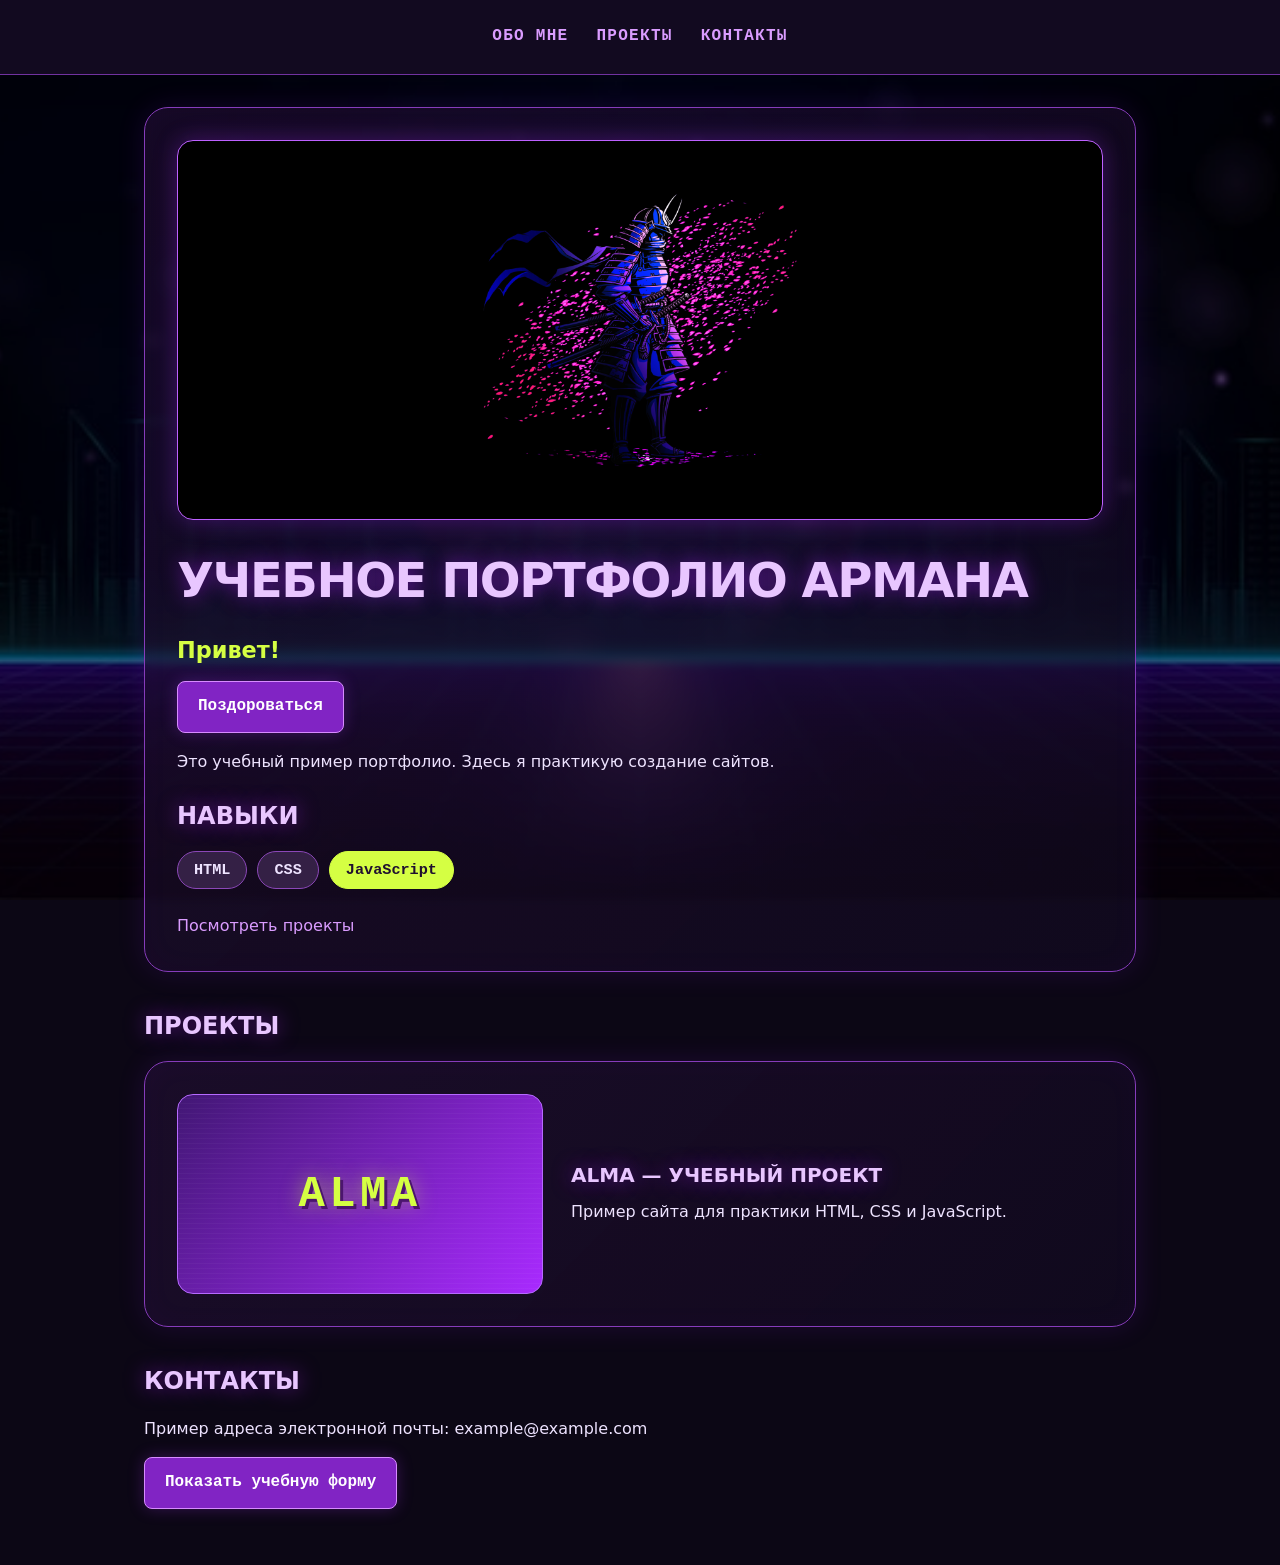
==== index.html @ edc570ba "Учебное портфолио: первая версия сайта Co-Authored-By: Claude Opus 5.5 <noreply@anthropic.com>" ====
<!DOCTYPE html>
<html lang="ru">
<head>
  <meta charset="UTF-8">
  <meta name="viewport" content="width=device-width, initial-scale=1.0">
  <title>Учебное портфолио Армана</title>
  <link rel="stylesheet" href="styles.css">
  <script src="script.js" defer></script>
</head>
<body>
  <video id="video-background" autoplay muted loop playsinline preload="metadata" poster="cyberpunk-background.jpg" aria-hidden="true" tabindex="-1">
    <source src="animated-background.mp4" type="video/mp4">
  </video>
  <canvas id="pixel-background" aria-hidden="true"></canvas>
  <header class="site-header">
    <nav class="navigation" aria-label="Основная навигация">
      <a href="#about">Обо мне</a>
      <a href="#projects">Проекты</a>
      <a href="#contacts">Контакты</a>
    </nav>
  </header>

  <main class="container">
    <section id="about" class="profile">
      <img class="profile-art" src="samurai.png" alt="Самурай в неоновых фиолетовых тонах">
      <h1>Учебное портфолио Армана</h1>
      <p id="greeting">Привет!</p>
      <button id="hello" type="button">Поздороваться</button>
      <p>Это учебный пример портфолио. Здесь я практикую создание сайтов.</p>
      <h2>Навыки</h2>
      <ul class="skills">
        <li class="tag">HTML</li>
        <li class="tag">CSS</li>
        <li class="tag tag-accent">JavaScript</li>
      </ul>
      <a href="#projects">Посмотреть проекты</a>
    </section>

    <section id="projects">
      <h2>Проекты</h2>
      <article class="project-card">
        <div class="project-preview">ALMA</div>
        <div class="project-copy">
          <h3>ALMA — учебный проект</h3>
          <p>Пример сайта для практики HTML, CSS и JavaScript.</p>
        </div>
      </article>
    </section>

    <section id="contacts">
      <h2>Контакты</h2>
      <p>Пример адреса электронной почты: example@example.com</p>
      <button id="contact-button" type="button" aria-controls="contact-form" aria-expanded="false">Показать учебную форму</button>
      <form id="contact-form" autocomplete="off" aria-describedby="contact-note" hidden>
        <p id="contact-note">Это учебная форма: она ничего не отправляет и не сохраняет. Используйте только вымышленные данные.</p>
        <label for="practice-message">Учебное сообщение</label>
        <input id="practice-message" type="text" placeholder="Пример сообщения" autocomplete="off">
      </form>
    </section>
  </main>
</body>
</html>
---- styles.css ----
* {
  box-sizing: border-box;
}

body {
  isolation: isolate;
  margin: 0;
  min-height: 100vh;
  background-color: #0c0715;
  background-image: linear-gradient(#0c07154d, #0c0715a6), url("cyberpunk-background.jpg");
  background-position: center;
  background-size: cover;
  background-repeat: no-repeat;
  background-attachment: fixed;
  color: #eee3ff;
  font-family: system-ui, -apple-system, BlinkMacSystemFont, "Segoe UI", sans-serif;
  line-height: 1.6;
}

#video-background,
#pixel-background {
  position: fixed;
  inset: 0;
  width: 100%;
  height: 100%;
  z-index: -1;
  pointer-events: none;
}

#video-background {
  z-index: -2;
  object-fit: cover;
  filter: brightness(0.45);
}

a {
  color: #da9cff;
  text-decoration: none;
}

a:hover {
  color: #d5ff43;
}

a:focus-visible {
  outline: 3px solid #d5ff43;
  outline-offset: 5px;
  border-radius: 4px;
}

.site-header,
.navigation,
.skills,
.project-card {
  display: flex;
  flex-wrap: wrap;
  gap: 16px;
}

.site-header {
  justify-content: center;
  padding: 24px;
  border-bottom: 1px solid #7132a0;
  background: #120a20;
}

.navigation {
  justify-content: center;
  align-items: center;
  gap: 12px 28px;
}

.navigation a {
  font-weight: 600;
  font-family: "Consolas", "Courier New", monospace;
  text-transform: uppercase;
  letter-spacing: 0.08em;
}

.container {
  max-width: 1040px;
  margin: 0 auto;
  padding: 32px 24px 56px;
}

section + section {
  margin-top: 40px;
}

h1,
h2,
h3 {
  line-height: 1.2;
  font-family: "Arial Black", "Impact", system-ui, sans-serif;
  text-transform: uppercase;
  color: #e8c6ff;
  text-shadow: 0 0 20px #b026ff80;
  overflow-wrap: anywhere;
}

h1 {
  margin: 0 0 24px;
  font-size: clamp(2rem, 5vw, 3rem);
  letter-spacing: -0.03em;
}

h2 {
  margin: 0 0 20px;
  font-size: 1.5rem;
}

h3 {
  margin: 0 0 12px;
  font-size: 1.25rem;
}

.profile,
.project-card {
  padding: 32px;
  border: 1px solid #863cbb;
  border-radius: 24px;
  background: linear-gradient(135deg, #2611398c, #140c2399);
  -webkit-backdrop-filter: blur(4px);
  backdrop-filter: blur(4px);
  box-shadow: 0 0 28px #9b26ff20, inset 0 0 32px #9b26ff08;
}

.profile-art {
  display: block;
  width: 100%;
  height: 380px;
  object-fit: contain;
  object-position: center;
  background: #000000;
  margin-bottom: 32px;
  border: 1px solid #bd61ff;
  border-radius: 16px;
  box-shadow: 0 0 24px #a626ff50;
}

.profile h2 {
  margin-top: 28px;
}

#greeting {
  margin: 0 0 12px;
  color: #d5ff43;
  font-size: 1.4rem;
  font-weight: 600;
}

.skills {
  gap: 10px;
  margin: 0 0 24px;
  padding: 0;
  list-style: none;
}

.tag {
  padding: 6px 16px;
  border-radius: 999px;
  background: #342045;
  border: 1px solid #8b47b8;
  font-family: "Consolas", "Courier New", monospace;
  font-size: 0.95rem;
  font-weight: 600;
}

.tag-accent {
  background: #d5ff43;
  color: #20102f;
  border-color: #d5ff43;
}

.project-card {
  align-items: center;
  gap: 28px;
}

.project-preview {
  display: flex;
  flex: 1 1 240px;
  align-items: center;
  justify-content: center;
  min-width: 0;
  min-height: 200px;
  border-radius: 16px;
  background: repeating-linear-gradient(0deg, transparent 0 4px, #ffffff08 4px 5px), linear-gradient(135deg, #421775, #a92aff);
  color: #d5ff43;
  font-family: "Consolas", "Courier New", monospace;
  text-shadow: 3px 3px #4b156e, 0 0 20px #d5ff4380;
  border: 1px solid #b66aff;
  font-size: 2.75rem;
  font-weight: 800;
  letter-spacing: 0.1em;
}

.project-copy {
  flex: 2 1 280px;
  min-width: 0;
}

.project-copy p {
  margin: 0;
}

#contacts p {
  overflow-wrap: anywhere;
}

button:focus-visible,
input:focus-visible {
  outline: 3px solid #d5ff43;
  outline-offset: 5px;
}

button,
input {
  font: inherit;
  border-radius: 8px;
}

button {
  padding: 12px 20px;
  border: 1px solid #d78bff;
  background: #8124c4;
  color: #ffffff;
  font-family: "Consolas", "Courier New", monospace;
  font-weight: 700;
  cursor: pointer;
  box-shadow: 0 0 16px #ad36ff40;
}

button:hover {
  background: #9d37dc;
  border-color: #d5ff43;
}

#contact-form {
  margin-top: 24px;
}

label {
  display: block;
  margin-bottom: 8px;
  color: #e8c6ff;
}

input {
  width: 100%;
  max-width: 480px;
  padding: 12px 16px;
  border: 1px solid #ad66da;
  background: #170d26;
  color: #eee3ff;
}

input::placeholder {
  color: #b7a2cc;
}
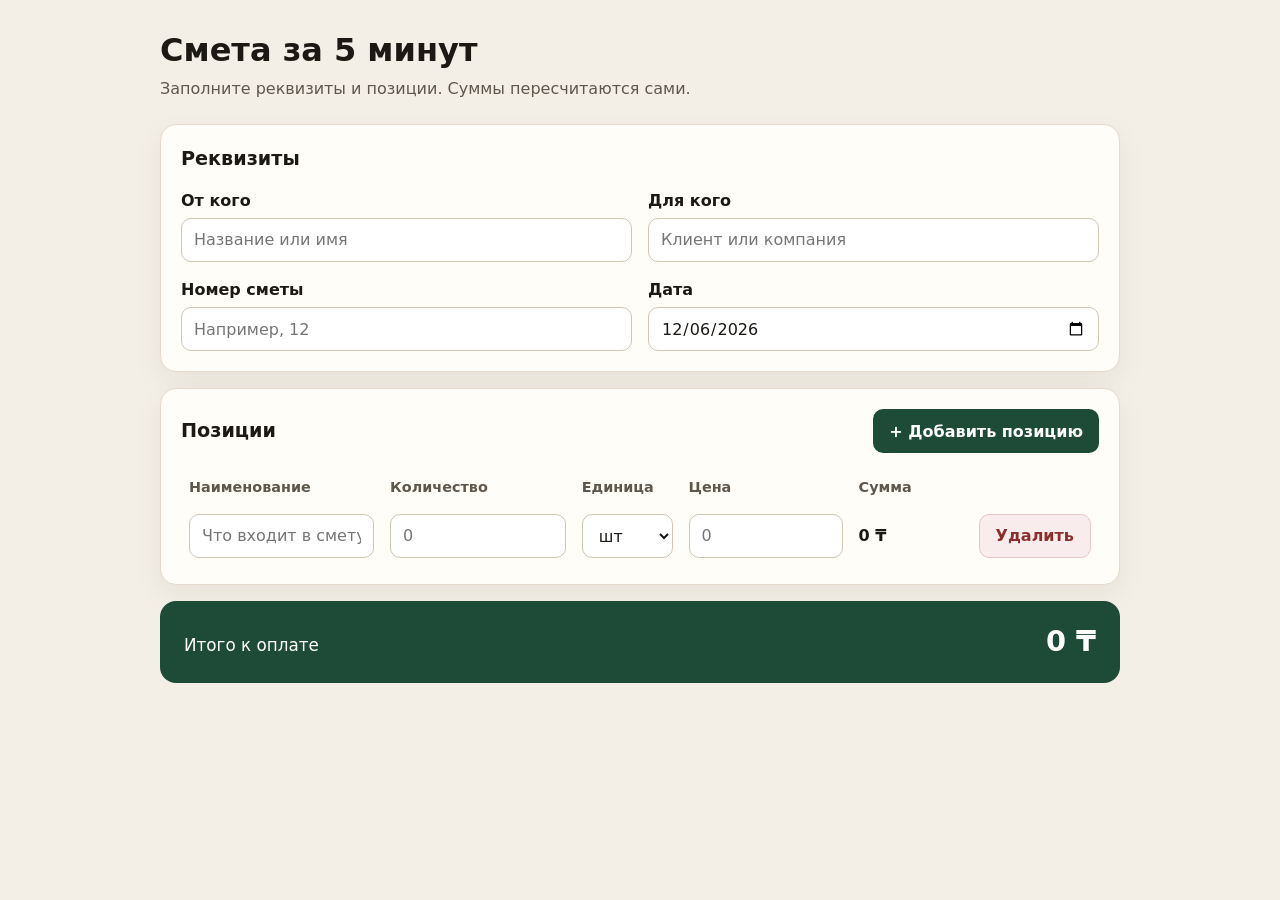
==== commit 4cd3827f: "Функция 1: смета считает сама" ====
--- a/index.html
+++ b/index.html
@@ -1,62 +1,71 @@
 <!DOCTYPE html>
 <html lang="ru">
 <head>
-  <meta charset="UTF-8">
-  <meta name="viewport" content="width=device-width, initial-scale=1.0">
-  <title>Учебное портфолио Армана</title>
+  <meta charset="utf-8">
+  <meta name="viewport" content="width=device-width, initial-scale=1">
+  <title>Смета за 5 минут</title>
   <link rel="stylesheet" href="styles.css">
-  <script src="script.js" defer></script>
 </head>
 <body>
-  <video id="video-background" autoplay muted loop playsinline preload="metadata" poster="cyberpunk-background.jpg" aria-hidden="true" tabindex="-1">
-    <source src="animated-background.mp4" type="video/mp4">
-  </video>
-  <canvas id="pixel-background" aria-hidden="true"></canvas>
-  <header class="site-header">
-    <nav class="navigation" aria-label="Основная навигация">
-      <a href="#about">Обо мне</a>
-      <a href="#projects">Проекты</a>
-      <a href="#contacts">Контакты</a>
-    </nav>
-  </header>
+  <main class="page">
+    <header class="intro">
+      <h1>Смета за 5 минут</h1>
+      <p>Заполните реквизиты и позиции. Суммы пересчитаются сами.</p>
+    </header>
 
-  <main class="container">
-    <section id="about" class="profile">
-      <img class="profile-art" src="samurai.png" alt="Самурай в неоновых фиолетовых тонах">
-      <h1>Учебное портфолио Армана</h1>
-      <p id="greeting">Привет!</p>
-      <button id="hello" type="button">Поздороваться</button>
-      <p>Это учебный пример портфолио. Здесь я практикую создание сайтов.</p>
-      <h2>Навыки</h2>
-      <ul class="skills">
-        <li class="tag">HTML</li>
-        <li class="tag">CSS</li>
-        <li class="tag tag-accent">JavaScript</li>
-      </ul>
-      <a href="#projects">Посмотреть проекты</a>
+    <section class="card" aria-labelledby="details-title">
+      <h2 id="details-title">Реквизиты</h2>
+      <div class="fields">
+        <label class="field" for="from">
+          От кого
+          <input id="from" name="from" type="text" autocomplete="organization" placeholder="Название или имя">
+        </label>
+        <label class="field" for="to">
+          Для кого
+          <input id="to" name="to" type="text" autocomplete="organization" placeholder="Клиент или компания">
+        </label>
+        <label class="field" for="number">
+          Номер сметы
+          <input id="number" name="number" type="text" inputmode="text" placeholder="Например, 12">
+        </label>
+        <label class="field" for="date">
+          Дата
+          <input id="date" name="date" type="date" required>
+        </label>
+      </div>
     </section>
 
-    <section id="projects">
-      <h2>Проекты</h2>
-      <article class="project-card">
-        <div class="project-preview">ALMA</div>
-        <div class="project-copy">
-          <h3>ALMA — учебный проект</h3>
-          <p>Пример сайта для практики HTML, CSS и JavaScript.</p>
-        </div>
-      </article>
+    <section class="card" aria-labelledby="items-title">
+      <div class="section-head">
+        <h2 id="items-title">Позиции</h2>
+        <button type="button" id="add-row" class="button">+ Добавить позицию</button>
+      </div>
+
+      <p id="empty-note" class="empty-note" hidden>Позиций пока нет. Нажмите «Добавить позицию».</p>
+
+      <div class="table-wrap">
+        <table>
+          <caption class="visually-hidden">Позиции сметы</caption>
+          <thead>
+            <tr>
+              <th scope="col">Наименование</th>
+              <th scope="col">Количество</th>
+              <th scope="col">Единица</th>
+              <th scope="col">Цена</th>
+              <th scope="col">Сумма</th>
+              <th scope="col"><span class="visually-hidden">Действие</span></th>
+            </tr>
+          </thead>
+          <tbody id="rows"></tbody>
+        </table>
+      </div>
     </section>
 
-    <section id="contacts">
-      <h2>Контакты</h2>
-      <p>Пример адреса электронной почты: example@example.com</p>
-      <button id="contact-button" type="button" aria-controls="contact-form" aria-expanded="false">Показать учебную форму</button>
-      <form id="contact-form" autocomplete="off" aria-describedby="contact-note" hidden>
-        <p id="contact-note">Это учебная форма: она ничего не отправляет и не сохраняет. Используйте только вымышленные данные.</p>
-        <label for="practice-message">Учебное сообщение</label>
-        <input id="practice-message" type="text" placeholder="Пример сообщения" autocomplete="off">
-      </form>
+    <section class="total" aria-live="polite" aria-atomic="true">
+      <p class="total-label">Итого к оплате</p>
+      <p class="total-value" id="grand-total">0 ₸</p>
     </section>
   </main>
+  <script src="script.js"></script>
 </body>
 </html>
--- a/styles.css
+++ b/styles.css
@@ -1,260 +1,298 @@
+:root {
+  --bg: #f3efe6;
+  --paper: #fffdf8;
+  --ink: #1c1915;
+  --muted: #5e574c;
+  --line: #e3dacb;
+  --accent: #1e4a38;
+  --accent-ink: #ffffff;
+  --danger: #8d2e2e;
+  --danger-bg: #f8ecec;
+  --shadow: 0 10px 30px rgba(48, 36, 18, 0.06);
+  --radius: 16px;
+}
+
 * {
   box-sizing: border-box;
 }
 
 body {
-  isolation: isolate;
   margin: 0;
   min-height: 100vh;
-  background-color: #0c0715;
-  background-image: linear-gradient(#0c07154d, #0c0715a6), url("cyberpunk-background.jpg");
-  background-position: center;
-  background-size: cover;
-  background-repeat: no-repeat;
-  background-attachment: fixed;
-  color: #eee3ff;
-  font-family: system-ui, -apple-system, BlinkMacSystemFont, "Segoe UI", sans-serif;
-  line-height: 1.6;
-}
-
-#video-background,
-#pixel-background {
-  position: fixed;
-  inset: 0;
+  color: var(--ink);
+  background: var(--bg);
+  font-family: "Segoe UI", system-ui, sans-serif;
+  font-size: 16px;
+  line-height: 1.45;
+}
+
+.page {
+  width: min(960px, calc(100% - 32px));
+  margin: 0 auto;
+  padding: 32px 0 48px;
+}
+
+.intro h1 {
+  margin: 0 0 8px;
+  font-size: 2rem;
+  line-height: 1.15;
+}
+
+.intro p {
+  margin: 0 0 24px;
+  color: var(--muted);
+}
+
+.card {
+  margin-bottom: 16px;
+  padding: 20px;
+  background: var(--paper);
+  border: 1px solid var(--line);
+  border-radius: var(--radius);
+  box-shadow: var(--shadow);
+}
+
+h2 {
+  margin: 0;
+  font-size: 1.2rem;
+}
+
+.section-head {
+  display: flex;
+  align-items: center;
+  justify-content: space-between;
+  gap: 12px;
+  margin-bottom: 16px;
+}
+
+.fields {
+  display: grid;
+  grid-template-columns: 1fr 1fr;
+  gap: 16px;
+  margin-top: 16px;
+}
+
+.field {
+  display: flex;
+  flex-direction: column;
+  gap: 6px;
+  font-weight: 600;
+}
+
+input,
+select,
+button {
+  font: inherit;
+  color: inherit;
+}
+
+input,
+select {
   width: 100%;
-  height: 100%;
-  z-index: -1;
-  pointer-events: none;
-}
-
-#video-background {
-  z-index: -2;
-  object-fit: cover;
-  filter: brightness(0.45);
-}
-
-a {
-  color: #da9cff;
-  text-decoration: none;
-}
-
-a:hover {
-  color: #d5ff43;
-}
-
-a:focus-visible {
-  outline: 3px solid #d5ff43;
-  outline-offset: 5px;
-  border-radius: 4px;
-}
-
-.site-header,
-.navigation,
-.skills,
-.project-card {
+  min-height: 44px;
+  font-weight: 400;
+  padding: 8px 12px;
+  background: #fff;
+  border: 1px solid #cfc6b6;
+  border-radius: 10px;
+}
+
+input:focus,
+select:focus,
+button:focus-visible {
+  outline: 3px solid #1e4a38;
+  outline-offset: 2px;
+}
+
+.button,
+.delete {
+  min-height: 44px;
+  padding: 8px 16px;
+  border-radius: 10px;
+  cursor: pointer;
+}
+
+.button {
+  border: 0;
+  background: var(--accent);
+  color: var(--accent-ink);
+  font-weight: 600;
+}
+
+.button:hover {
+  background: #16392b;
+}
+
+.empty-note {
+  margin: 0;
+  color: var(--muted);
+}
+
+.table-wrap {
+  overflow-x: auto;
+}
+
+table {
+  width: 100%;
+  border-collapse: collapse;
+}
+
+th {
+  padding: 8px 8px 10px;
+  text-align: left;
+  font-size: 0.9rem;
+  color: var(--muted);
+  font-weight: 600;
+}
+
+td {
+  padding: 6px 8px;
+  vertical-align: middle;
+}
+
+td input,
+td select {
+  min-width: 0;
+}
+
+.line-sum {
+  min-width: 7.5rem;
+  font-variant-numeric: tabular-nums;
+  font-weight: 600;
+  white-space: nowrap;
+}
+
+.delete {
+  border: 1px solid #e4c8c8;
+  background: var(--danger-bg);
+  color: var(--danger);
+  font-weight: 600;
+}
+
+.delete:hover {
+  background: #f3dddd;
+}
+
+.total {
   display: flex;
-  flex-wrap: wrap;
+  align-items: baseline;
+  justify-content: space-between;
   gap: 16px;
-}
-
-.site-header {
-  justify-content: center;
-  padding: 24px;
-  border-bottom: 1px solid #7132a0;
-  background: #120a20;
-}
-
-.navigation {
-  justify-content: center;
-  align-items: center;
-  gap: 12px 28px;
-}
-
-.navigation a {
-  font-weight: 600;
-  font-family: "Consolas", "Courier New", monospace;
-  text-transform: uppercase;
-  letter-spacing: 0.08em;
-}
-
-.container {
-  max-width: 1040px;
-  margin: 0 auto;
-  padding: 32px 24px 56px;
-}
-
-section + section {
-  margin-top: 40px;
-}
-
-h1,
-h2,
-h3 {
-  line-height: 1.2;
-  font-family: "Arial Black", "Impact", system-ui, sans-serif;
-  text-transform: uppercase;
-  color: #e8c6ff;
-  text-shadow: 0 0 20px #b026ff80;
-  overflow-wrap: anywhere;
-}
-
-h1 {
-  margin: 0 0 24px;
-  font-size: clamp(2rem, 5vw, 3rem);
-  letter-spacing: -0.03em;
-}
-
-h2 {
-  margin: 0 0 20px;
-  font-size: 1.5rem;
-}
-
-h3 {
-  margin: 0 0 12px;
-  font-size: 1.25rem;
-}
-
-.profile,
-.project-card {
-  padding: 32px;
-  border: 1px solid #863cbb;
-  border-radius: 24px;
-  background: linear-gradient(135deg, #2611398c, #140c2399);
-  -webkit-backdrop-filter: blur(4px);
-  backdrop-filter: blur(4px);
-  box-shadow: 0 0 28px #9b26ff20, inset 0 0 32px #9b26ff08;
-}
-
-.profile-art {
-  display: block;
-  width: 100%;
-  height: 380px;
-  object-fit: contain;
-  object-position: center;
-  background: #000000;
-  margin-bottom: 32px;
-  border: 1px solid #bd61ff;
-  border-radius: 16px;
-  box-shadow: 0 0 24px #a626ff50;
-}
-
-.profile h2 {
-  margin-top: 28px;
-}
-
-#greeting {
-  margin: 0 0 12px;
-  color: #d5ff43;
-  font-size: 1.4rem;
-  font-weight: 600;
-}
-
-.skills {
-  gap: 10px;
-  margin: 0 0 24px;
+  padding: 20px 24px;
+  background: var(--accent);
+  color: var(--accent-ink);
+  border-radius: var(--radius);
+}
+
+.total-label,
+.total-value {
+  margin: 0;
+}
+
+.total-label {
+  font-size: 1.05rem;
+}
+
+.total-value {
+  font-size: 1.8rem;
+  font-weight: 700;
+  font-variant-numeric: tabular-nums;
+}
+
+.visually-hidden {
+  position: absolute;
+  width: 1px;
+  height: 1px;
   padding: 0;
-  list-style: none;
-}
-
-.tag {
-  padding: 6px 16px;
-  border-radius: 999px;
-  background: #342045;
-  border: 1px solid #8b47b8;
-  font-family: "Consolas", "Courier New", monospace;
-  font-size: 0.95rem;
-  font-weight: 600;
-}
-
-.tag-accent {
-  background: #d5ff43;
-  color: #20102f;
-  border-color: #d5ff43;
-}
-
-.project-card {
-  align-items: center;
-  gap: 28px;
-}
-
-.project-preview {
-  display: flex;
-  flex: 1 1 240px;
-  align-items: center;
-  justify-content: center;
-  min-width: 0;
-  min-height: 200px;
-  border-radius: 16px;
-  background: repeating-linear-gradient(0deg, transparent 0 4px, #ffffff08 4px 5px), linear-gradient(135deg, #421775, #a92aff);
-  color: #d5ff43;
-  font-family: "Consolas", "Courier New", monospace;
-  text-shadow: 3px 3px #4b156e, 0 0 20px #d5ff4380;
-  border: 1px solid #b66aff;
-  font-size: 2.75rem;
-  font-weight: 800;
-  letter-spacing: 0.1em;
-}
-
-.project-copy {
-  flex: 2 1 280px;
-  min-width: 0;
-}
-
-.project-copy p {
-  margin: 0;
-}
-
-#contacts p {
-  overflow-wrap: anywhere;
-}
-
-button:focus-visible,
-input:focus-visible {
-  outline: 3px solid #d5ff43;
-  outline-offset: 5px;
-}
-
-button,
-input {
-  font: inherit;
-  border-radius: 8px;
-}
-
-button {
-  padding: 12px 20px;
-  border: 1px solid #d78bff;
-  background: #8124c4;
-  color: #ffffff;
-  font-family: "Consolas", "Courier New", monospace;
-  font-weight: 700;
-  cursor: pointer;
-  box-shadow: 0 0 16px #ad36ff40;
-}
-
-button:hover {
-  background: #9d37dc;
-  border-color: #d5ff43;
-}
-
-#contact-form {
-  margin-top: 24px;
-}
-
-label {
-  display: block;
-  margin-bottom: 8px;
-  color: #e8c6ff;
-}
-
-input {
-  width: 100%;
-  max-width: 480px;
-  padding: 12px 16px;
-  border: 1px solid #ad66da;
-  background: #170d26;
-  color: #eee3ff;
-}
-
-input::placeholder {
-  color: #b7a2cc;
-}
+  margin: -1px;
+  overflow: hidden;
+  clip: rect(0, 0, 0, 0);
+  white-space: nowrap;
+  border: 0;
+}
+
+@media (max-width: 640px) {
+  .page {
+    width: min(100% - 20px, 960px);
+    padding-top: 20px;
+  }
+
+  .intro h1 {
+    font-size: 1.6rem;
+  }
+
+  .fields,
+  .section-head {
+    grid-template-columns: 1fr;
+    display: grid;
+  }
+
+  .section-head .button {
+    width: 100%;
+  }
+
+  .table-wrap {
+    overflow: visible;
+  }
+
+  table,
+  tbody,
+  tr,
+  td {
+    display: block;
+    width: 100%;
+  }
+
+  thead {
+    position: absolute;
+    width: 1px;
+    height: 1px;
+    overflow: hidden;
+    clip: rect(0, 0, 0, 0);
+  }
+
+  tbody tr {
+    margin-bottom: 12px;
+    padding: 12px;
+    border: 1px solid var(--line);
+    border-radius: 14px;
+    background: #fff;
+  }
+
+  td {
+    display: grid;
+    grid-template-columns: 7.5rem minmax(0, 1fr);
+    align-items: center;
+    gap: 8px;
+    padding: 6px 0;
+  }
+
+  td::before {
+    content: attr(data-label);
+    color: var(--muted);
+    font-size: 0.9rem;
+    font-weight: 600;
+  }
+
+  .line-sum {
+    min-height: 44px;
+  }
+
+  td:last-child {
+    grid-template-columns: 1fr;
+  }
+
+  td:last-child::before {
+    content: none;
+  }
+
+  .delete {
+    width: 100%;
+  }
+
+  .total {
+    align-items: flex-start;
+    flex-direction: column;
+    gap: 4px;
+  }
+}
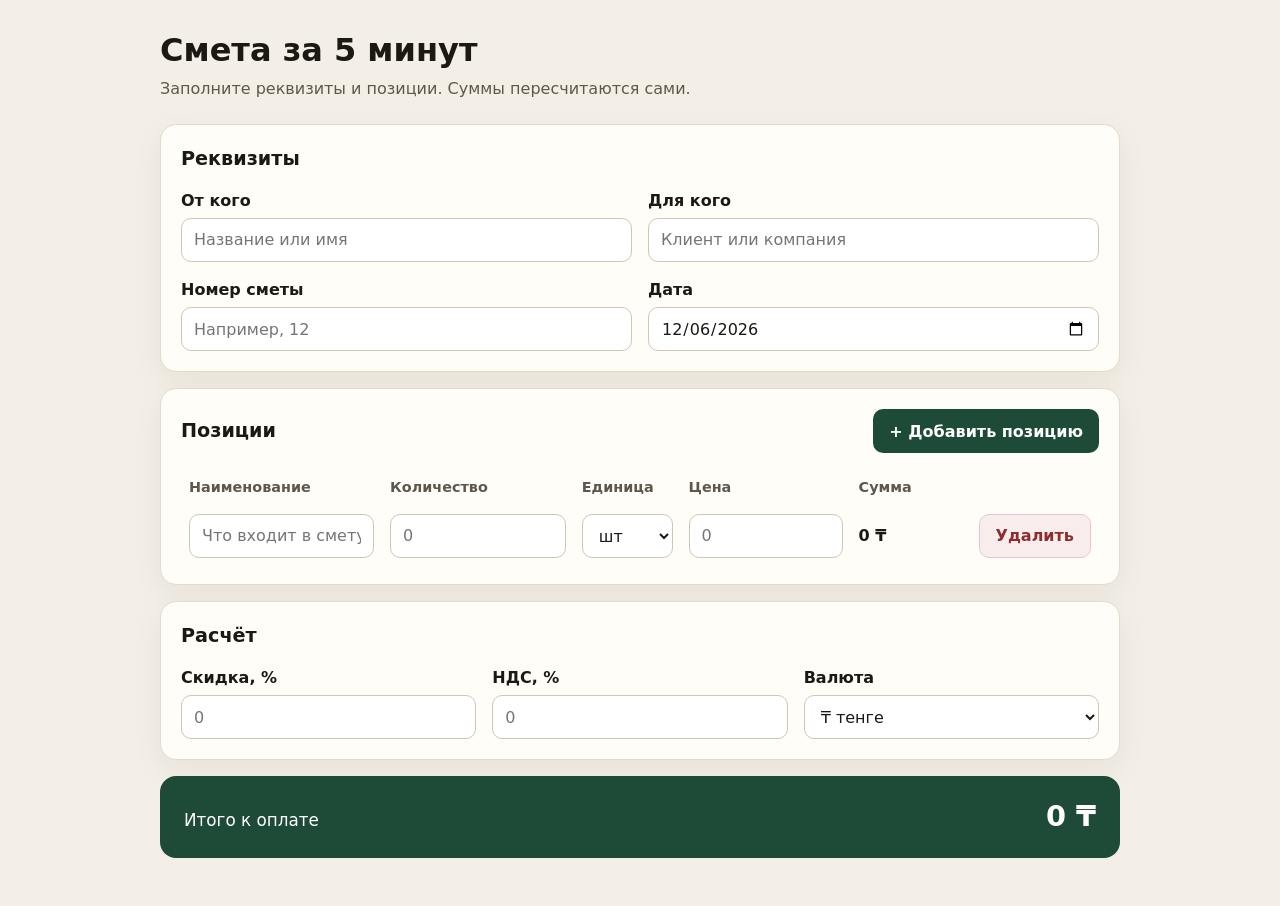
==== commit ac1dee00: "Функция 2: скидка, НДС и валюта (без строки «Сумма со скидкой»)" ====
--- a/index.html
+++ b/index.html
@@ -61,9 +61,35 @@
       </div>
     </section>
 
-    <section class="total" aria-live="polite" aria-atomic="true">
-      <p class="total-label">Итого к оплате</p>
-      <p class="total-value" id="grand-total">0 ₸</p>
+    <section class="card" aria-labelledby="calc-title">
+      <h2 id="calc-title">Расчёт</h2>
+      <div class="fields fields-calc">
+        <label class="field" for="discount">
+          Скидка, %
+          <input id="discount" name="discount" type="text" inputmode="decimal" autocomplete="off" placeholder="0">
+        </label>
+        <label class="field" for="vat">
+          НДС, %
+          <input id="vat" name="vat" type="text" inputmode="decimal" autocomplete="off" placeholder="0">
+        </label>
+        <label class="field" for="currency">
+          Валюта
+          <select id="currency" name="currency">
+            <option value="₸" selected>₸ тенге</option>
+            <option value="₽">₽ рубль</option>
+            <option value="$">$ доллар</option>
+            <option value="€">€ евро</option>
+          </select>
+        </label>
+      </div>
+    </section>
+
+    <section class="result" aria-live="polite" aria-atomic="true">
+      <div id="breakdown" class="breakdown" hidden></div>
+      <div class="total">
+        <p class="total-label">Итого к оплате</p>
+        <p class="total-value" id="grand-total">0 ₸</p>
+      </div>
     </section>
   </main>
   <script src="script.js"></script>
--- a/styles.css
+++ b/styles.css
@@ -173,6 +173,43 @@
   background: #f3dddd;
 }
 
+.fields-calc {
+  grid-template-columns: 1fr 1fr 1fr;
+}
+
+.result {
+  display: flex;
+  flex-direction: column;
+  gap: 12px;
+}
+
+.breakdown {
+  margin: 0;
+  padding: 4px 20px;
+  background: var(--paper);
+  border: 1px solid var(--line);
+  border-radius: var(--radius);
+  box-shadow: var(--shadow);
+}
+
+.breakdown-row {
+  display: flex;
+  align-items: center;
+  justify-content: space-between;
+  gap: 16px;
+  min-height: 44px;
+}
+
+.breakdown-row + .breakdown-row {
+  border-top: 1px solid var(--line);
+}
+
+.breakdown-value {
+  font-variant-numeric: tabular-nums;
+  font-weight: 600;
+  white-space: nowrap;
+}
+
 .total {
   display: flex;
   align-items: baseline;
@@ -222,6 +259,7 @@
   }
 
   .fields,
+  .fields-calc,
   .section-head {
     grid-template-columns: 1fr;
     display: grid;
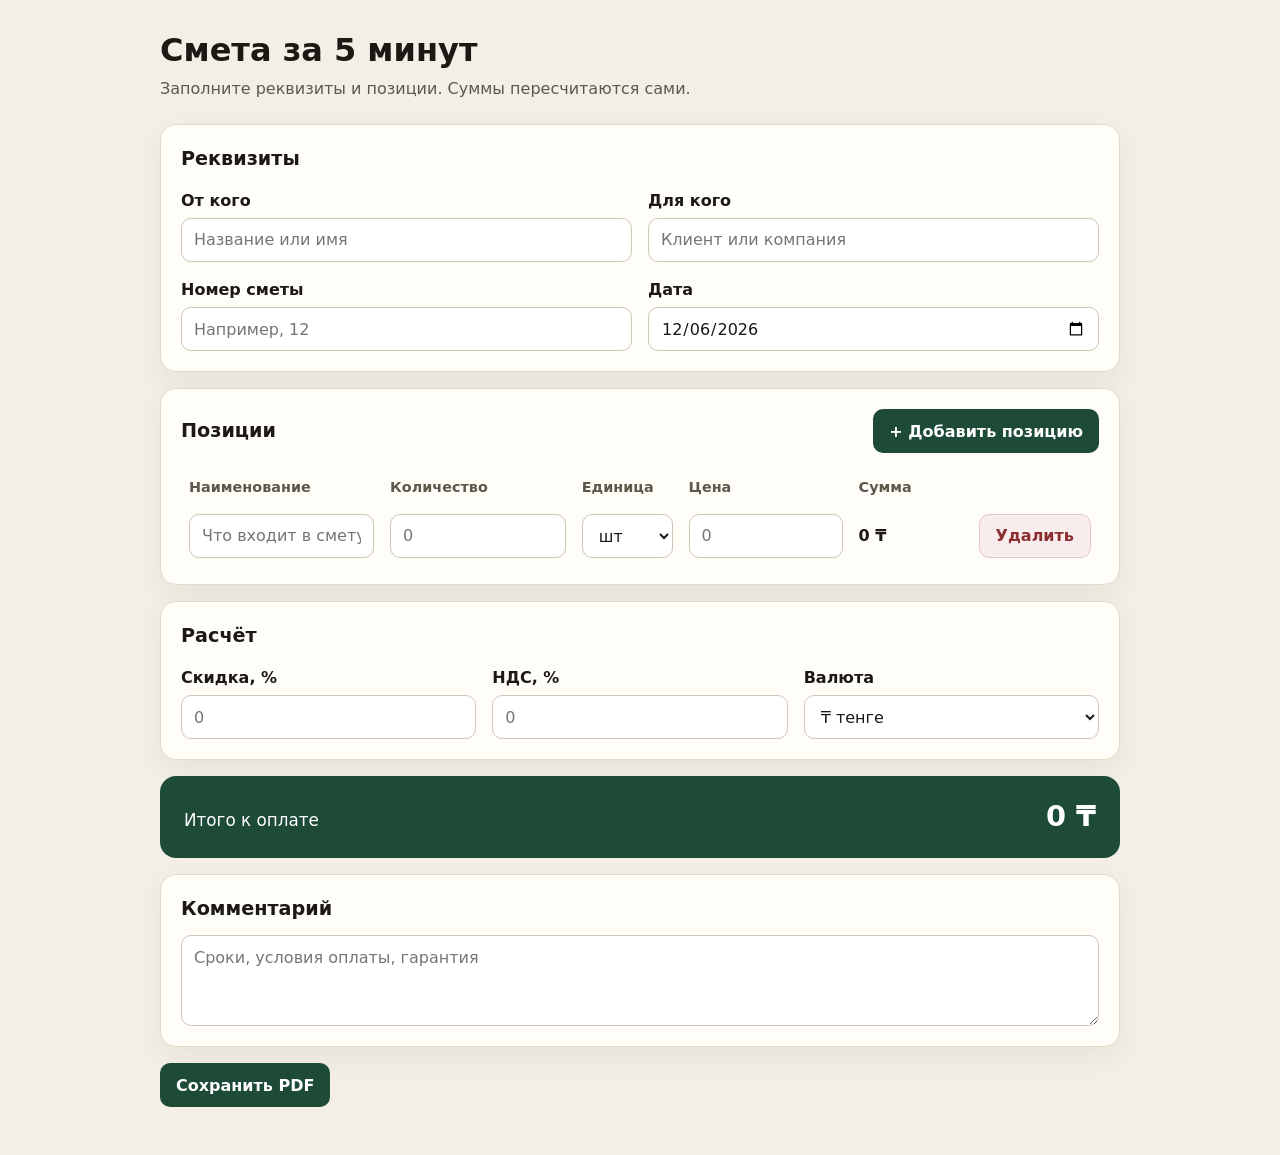
==== commit 315c6de6: "Функция 3: PDF для клиента и строка «Сумма со скидкой» Co-Authored-By: Claude Opus 5.5 <noreply@anth" ====
--- a/index.html
+++ b/index.html
@@ -91,6 +91,24 @@
         <p class="total-value" id="grand-total">0 ₸</p>
       </div>
     </section>
+
+    <section class="card comment-card" id="comment-card" aria-labelledby="comment-title">
+      <h2 id="comment-title">Комментарий</h2>
+      <label class="field comment-field" for="comment">
+        <span class="visually-hidden">Комментарий к смете</span>
+        <textarea id="comment" name="comment" rows="3" placeholder="Сроки, условия оплаты, гарантия"></textarea>
+      </label>
+      <p id="comment-print" class="print-only comment-print"></p>
+    </section>
+
+    <div class="signature print-only">
+      <span>Подпись: ____________________</span>
+      <span>Дата: ____________________</span>
+    </div>
+
+    <div class="actions">
+      <button type="button" id="save-pdf" class="button">Сохранить PDF</button>
+    </div>
   </main>
   <script src="script.js"></script>
 </body>
--- a/styles.css
+++ b/styles.css
@@ -236,6 +236,43 @@
   font-variant-numeric: tabular-nums;
 }
 
+textarea {
+  width: 100%;
+  min-height: 88px;
+  padding: 10px 12px;
+  font: inherit;
+  font-weight: 400;
+  color: inherit;
+  background: #fff;
+  border: 1px solid #cfc6b6;
+  border-radius: 10px;
+  resize: vertical;
+}
+
+textarea:focus {
+  outline: 3px solid #1e4a38;
+  outline-offset: 2px;
+}
+
+.comment-card {
+  margin-top: 16px;
+}
+
+.comment-field {
+  margin-top: 12px;
+}
+
+.actions {
+  display: flex;
+  flex-wrap: wrap;
+  gap: 12px;
+  margin-top: 16px;
+}
+
+.print-only {
+  display: none;
+}
+
 .visually-hidden {
   position: absolute;
   width: 1px;
@@ -334,3 +371,122 @@
     gap: 4px;
   }
 }
+
+@media print {
+  @page {
+    size: A4;
+    margin: 15mm;
+  }
+
+  body {
+    background: #fff;
+    font-size: 12pt;
+  }
+
+  .page {
+    width: 100%;
+    padding: 0;
+  }
+
+  .intro p,
+  .actions,
+  #add-row,
+  .empty-note,
+  .delete,
+  th:last-child,
+  td:last-child,
+  .comment-field,
+  .comment-card.is-empty,
+  section[aria-labelledby="calc-title"] {
+    display: none !important;
+  }
+
+  .print-only {
+    display: block;
+  }
+
+  .card,
+  .breakdown {
+    background: #fff;
+    box-shadow: none;
+    border: 0;
+    border-radius: 0;
+    padding: 0;
+    margin-bottom: 12pt;
+  }
+
+  .fields,
+  .fields-calc {
+    grid-template-columns: 1fr 1fr;
+    gap: 6pt 16pt;
+    margin-top: 6pt;
+  }
+
+  input,
+  select {
+    min-height: 0;
+    padding: 0;
+    border: 0;
+    background: transparent;
+    -webkit-appearance: none;
+    appearance: none;
+  }
+
+  input::placeholder {
+    color: transparent;
+  }
+
+  input:focus,
+  select:focus {
+    outline: none;
+  }
+
+  input[type="date"]::-webkit-calendar-picker-indicator {
+    display: none;
+  }
+
+  table {
+    border: 1px solid #999;
+  }
+
+  th,
+  td {
+    border: 1px solid #999;
+    padding: 4pt 6pt;
+  }
+
+  .breakdown-row {
+    min-height: 0;
+    padding: 3pt 0;
+  }
+
+  .total {
+    color: #000;
+    background: #fff;
+    border: 2px solid #000;
+    border-radius: 0;
+    padding: 8pt 10pt;
+  }
+
+  .total-value {
+    font-size: 16pt;
+  }
+
+  .comment-print {
+    margin: 6pt 0 0;
+    white-space: pre-wrap;
+  }
+
+  .signature {
+    display: flex;
+    justify-content: space-between;
+    gap: 24pt;
+    margin-top: 32pt;
+  }
+
+  .result,
+  .card,
+  tr {
+    break-inside: avoid;
+  }
+}
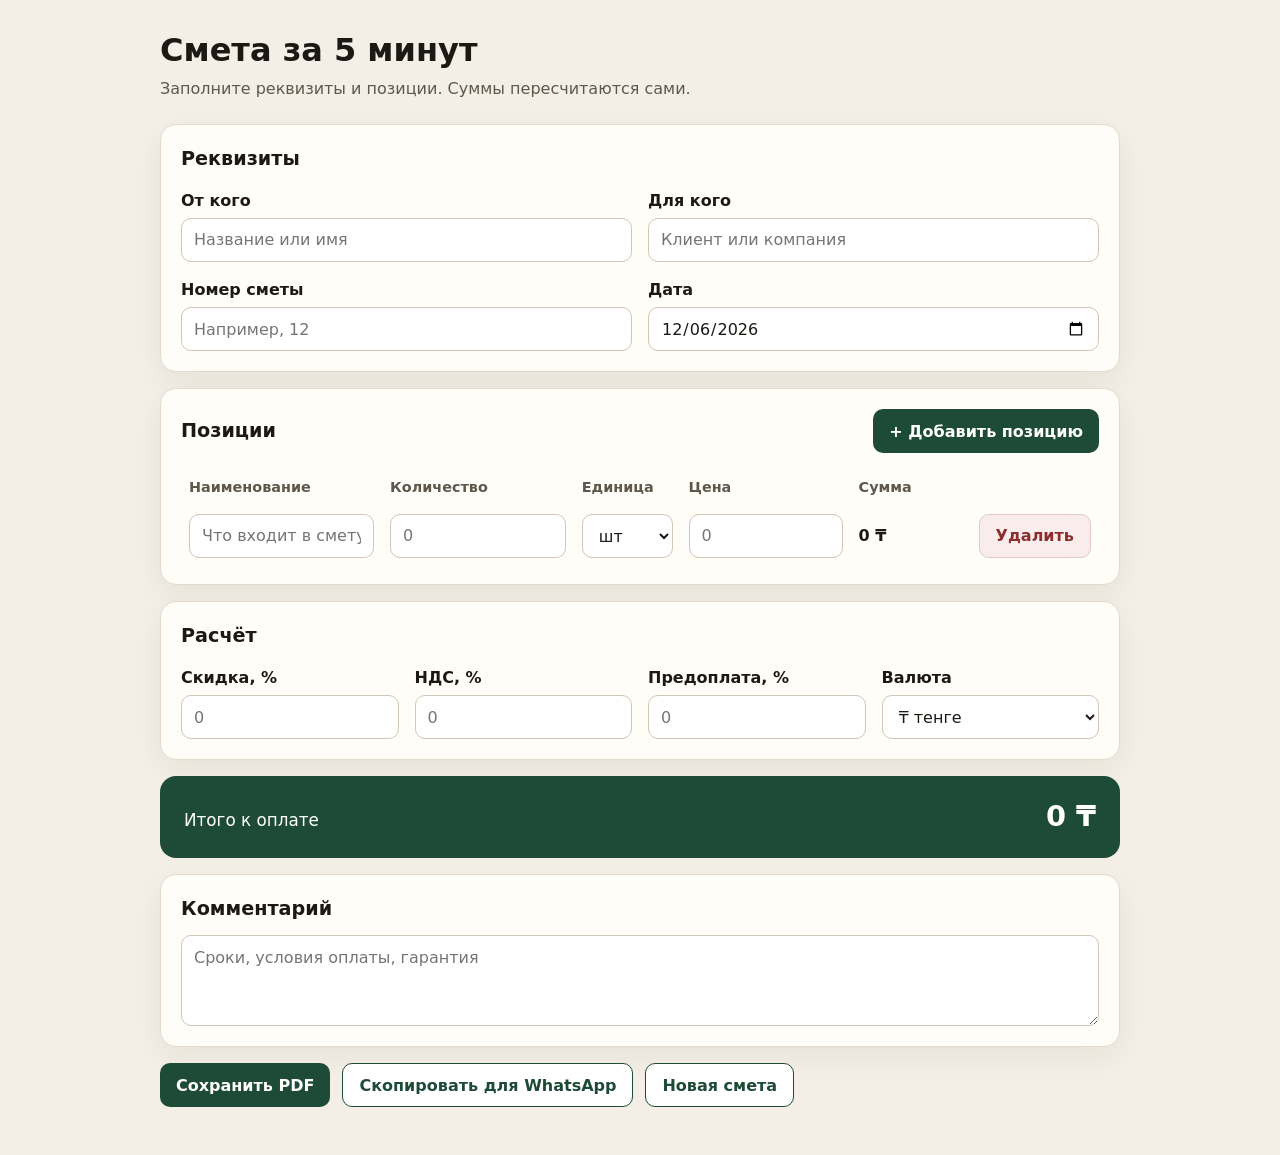
==== commit 6c5b0cd1: "Своя функция: предоплата и остаток к оплате Co-Authored-By: Claude Opus 5.5 <noreply@anthropic.com> " ====
--- a/index.html
+++ b/index.html
@@ -72,6 +72,10 @@
           НДС, %
           <input id="vat" name="vat" type="text" inputmode="decimal" autocomplete="off" placeholder="0">
         </label>
+        <label class="field" for="prepay">
+          Предоплата, %
+          <input id="prepay" name="prepay" type="text" inputmode="decimal" autocomplete="off" placeholder="0">
+        </label>
         <label class="field" for="currency">
           Валюта
           <select id="currency" name="currency">
@@ -89,6 +93,16 @@
       <div class="total">
         <p class="total-label">Итого к оплате</p>
         <p class="total-value" id="grand-total">0 ₸</p>
+      </div>
+      <div id="payment" class="payment" hidden>
+        <div class="breakdown-row">
+          <span id="prepay-label">Предоплата</span>
+          <span class="breakdown-value" id="prepay-amount">0 ₸</span>
+        </div>
+        <div class="breakdown-row">
+          <span>Остаток к оплате</span>
+          <span class="breakdown-value" id="rest-amount">0 ₸</span>
+        </div>
       </div>
     </section>
 
@@ -108,6 +122,16 @@
 
     <div class="actions">
       <button type="button" id="save-pdf" class="button">Сохранить PDF</button>
+      <button type="button" id="copy-whatsapp" class="button button-secondary">Скопировать для WhatsApp</button>
+      <button type="button" id="new-estimate" class="button button-secondary">Новая смета</button>
+      <span id="copy-status" class="copy-status" role="status" aria-live="polite"></span>
+    </div>
+
+    <div id="copy-fallback" class="card copy-fallback" hidden>
+      <label class="field" for="copy-text">
+        Скопируйте текст вручную (Ctrl + C)
+        <textarea id="copy-text" rows="10" readonly></textarea>
+      </label>
     </div>
   </main>
   <script src="script.js"></script>
--- a/styles.css
+++ b/styles.css
@@ -174,7 +174,15 @@
 }
 
 .fields-calc {
-  grid-template-columns: 1fr 1fr 1fr;
+  grid-template-columns: 1fr 1fr 1fr 1fr;
+}
+
+.payment {
+  padding: 4px 20px;
+  background: var(--paper);
+  border: 1px solid var(--line);
+  border-radius: var(--radius);
+  box-shadow: var(--shadow);
 }
 
 .result {
@@ -273,6 +281,26 @@
   display: none;
 }
 
+.button-secondary {
+  background: #fff;
+  color: var(--accent);
+  border: 1px solid var(--accent);
+}
+
+.button-secondary:hover {
+  background: #eef3ef;
+}
+
+.copy-status {
+  align-self: center;
+  color: var(--accent);
+  font-weight: 600;
+}
+
+.copy-fallback {
+  margin-top: 16px;
+}
+
 .visually-hidden {
   position: absolute;
   width: 1px;
@@ -397,6 +425,7 @@
   td:last-child,
   .comment-field,
   .comment-card.is-empty,
+  .copy-fallback,
   section[aria-labelledby="calc-title"] {
     display: none !important;
   }
@@ -406,7 +435,8 @@
   }
 
   .card,
-  .breakdown {
+  .breakdown,
+  .payment {
     background: #fff;
     box-shadow: none;
     border: 0;
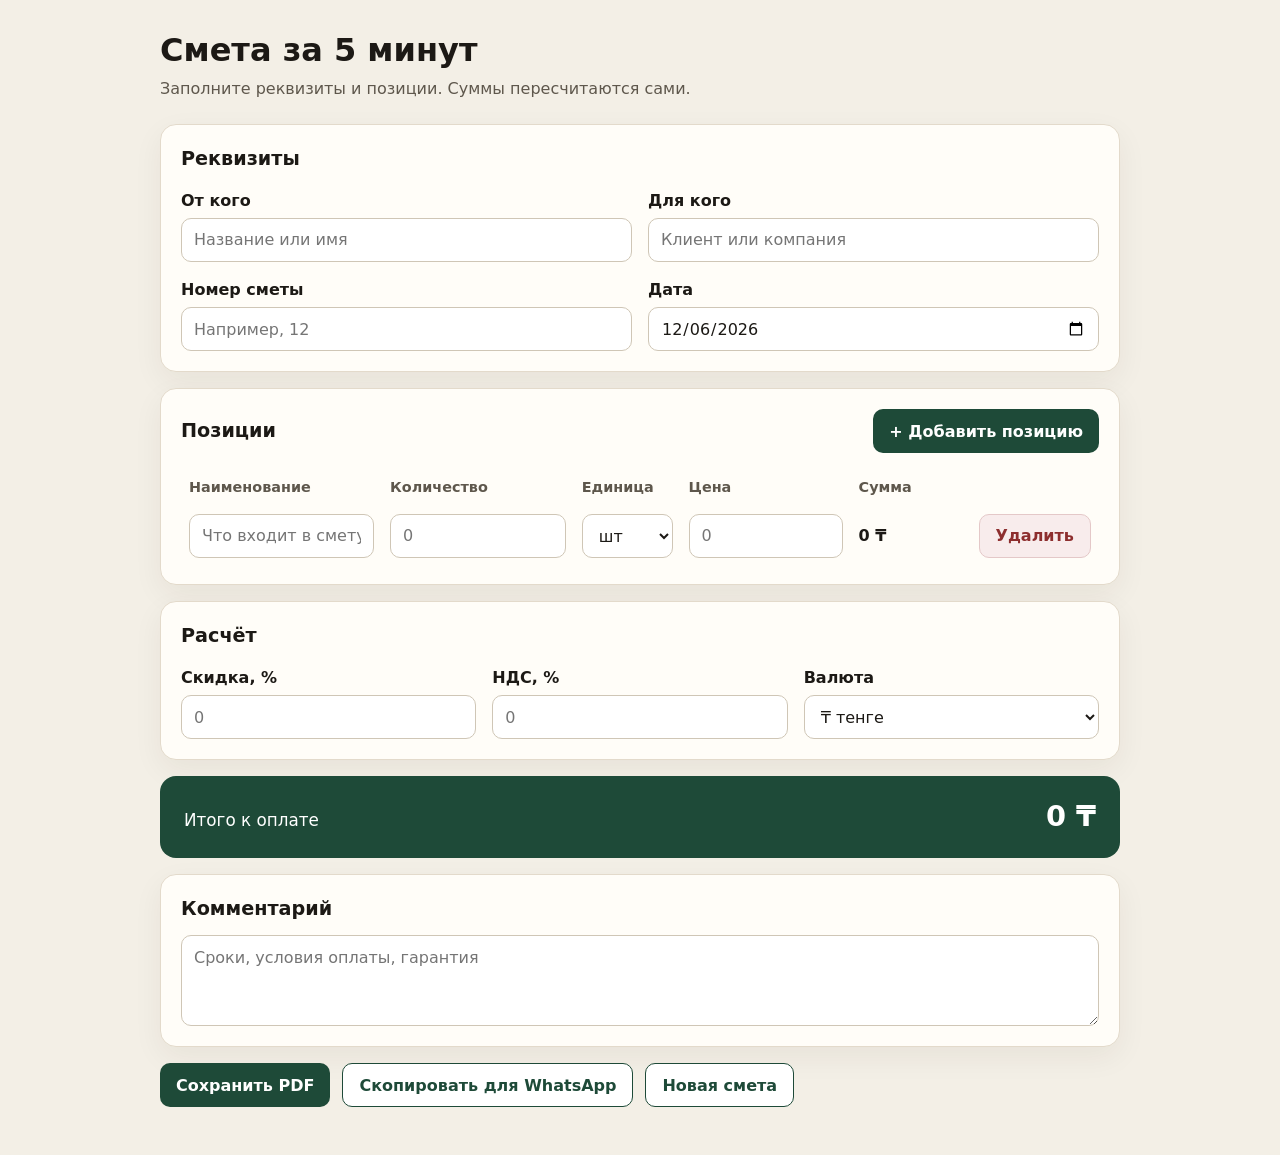
==== commit 2a245f48: "Функция 4: черновик, новая смета и копирование для WhatsApp Co-Authored-By: Claude Opus 5.5 <noreply" ====
--- a/index.html
+++ b/index.html
@@ -72,10 +72,6 @@
           НДС, %
           <input id="vat" name="vat" type="text" inputmode="decimal" autocomplete="off" placeholder="0">
         </label>
-        <label class="field" for="prepay">
-          Предоплата, %
-          <input id="prepay" name="prepay" type="text" inputmode="decimal" autocomplete="off" placeholder="0">
-        </label>
         <label class="field" for="currency">
           Валюта
           <select id="currency" name="currency">
@@ -93,16 +89,6 @@
       <div class="total">
         <p class="total-label">Итого к оплате</p>
         <p class="total-value" id="grand-total">0 ₸</p>
-      </div>
-      <div id="payment" class="payment" hidden>
-        <div class="breakdown-row">
-          <span id="prepay-label">Предоплата</span>
-          <span class="breakdown-value" id="prepay-amount">0 ₸</span>
-        </div>
-        <div class="breakdown-row">
-          <span>Остаток к оплате</span>
-          <span class="breakdown-value" id="rest-amount">0 ₸</span>
-        </div>
       </div>
     </section>
 
--- a/styles.css
+++ b/styles.css
@@ -174,15 +174,7 @@
 }
 
 .fields-calc {
-  grid-template-columns: 1fr 1fr 1fr 1fr;
-}
-
-.payment {
-  padding: 4px 20px;
-  background: var(--paper);
-  border: 1px solid var(--line);
-  border-radius: var(--radius);
-  box-shadow: var(--shadow);
+  grid-template-columns: 1fr 1fr 1fr;
 }
 
 .result {
@@ -435,8 +427,7 @@
   }
 
   .card,
-  .breakdown,
-  .payment {
+  .breakdown {
     background: #fff;
     box-shadow: none;
     border: 0;
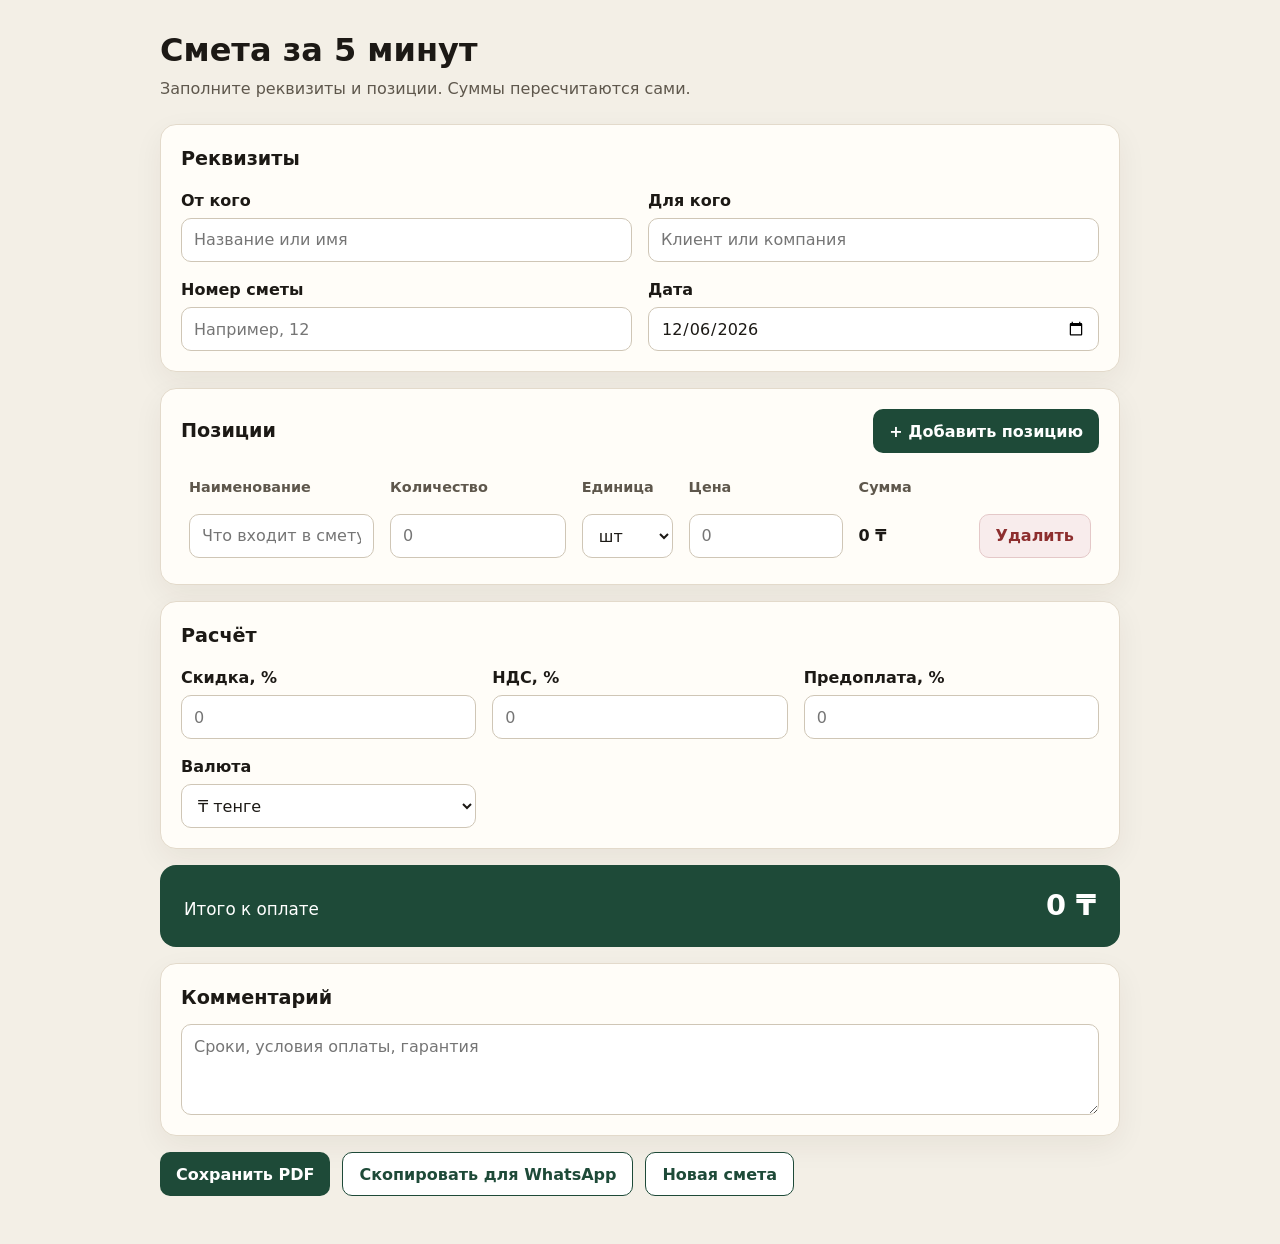
==== commit d7770310: "Revert "Тест отката: временно изменить заголовок" This reverts commit 6d0a9e99043a921310c331696b014c" ====
--- a/index.html
+++ b/index.html
@@ -72,6 +72,10 @@
           НДС, %
           <input id="vat" name="vat" type="text" inputmode="decimal" autocomplete="off" placeholder="0">
         </label>
+        <label class="field" for="prepay">
+          Предоплата, %
+          <input id="prepay" name="prepay" type="text" inputmode="decimal" autocomplete="off" placeholder="0">
+        </label>
         <label class="field" for="currency">
           Валюта
           <select id="currency" name="currency">
@@ -89,6 +93,16 @@
       <div class="total">
         <p class="total-label">Итого к оплате</p>
         <p class="total-value" id="grand-total">0 ₸</p>
+      </div>
+      <div id="payment" class="payment" hidden>
+        <div class="breakdown-row">
+          <span id="prepay-label">Предоплата</span>
+          <span class="breakdown-value" id="prepay-amount">0 ₸</span>
+        </div>
+        <div class="breakdown-row">
+          <span>Остаток к оплате</span>
+          <span class="breakdown-value" id="rest-amount">0 ₸</span>
+        </div>
       </div>
     </section>
 
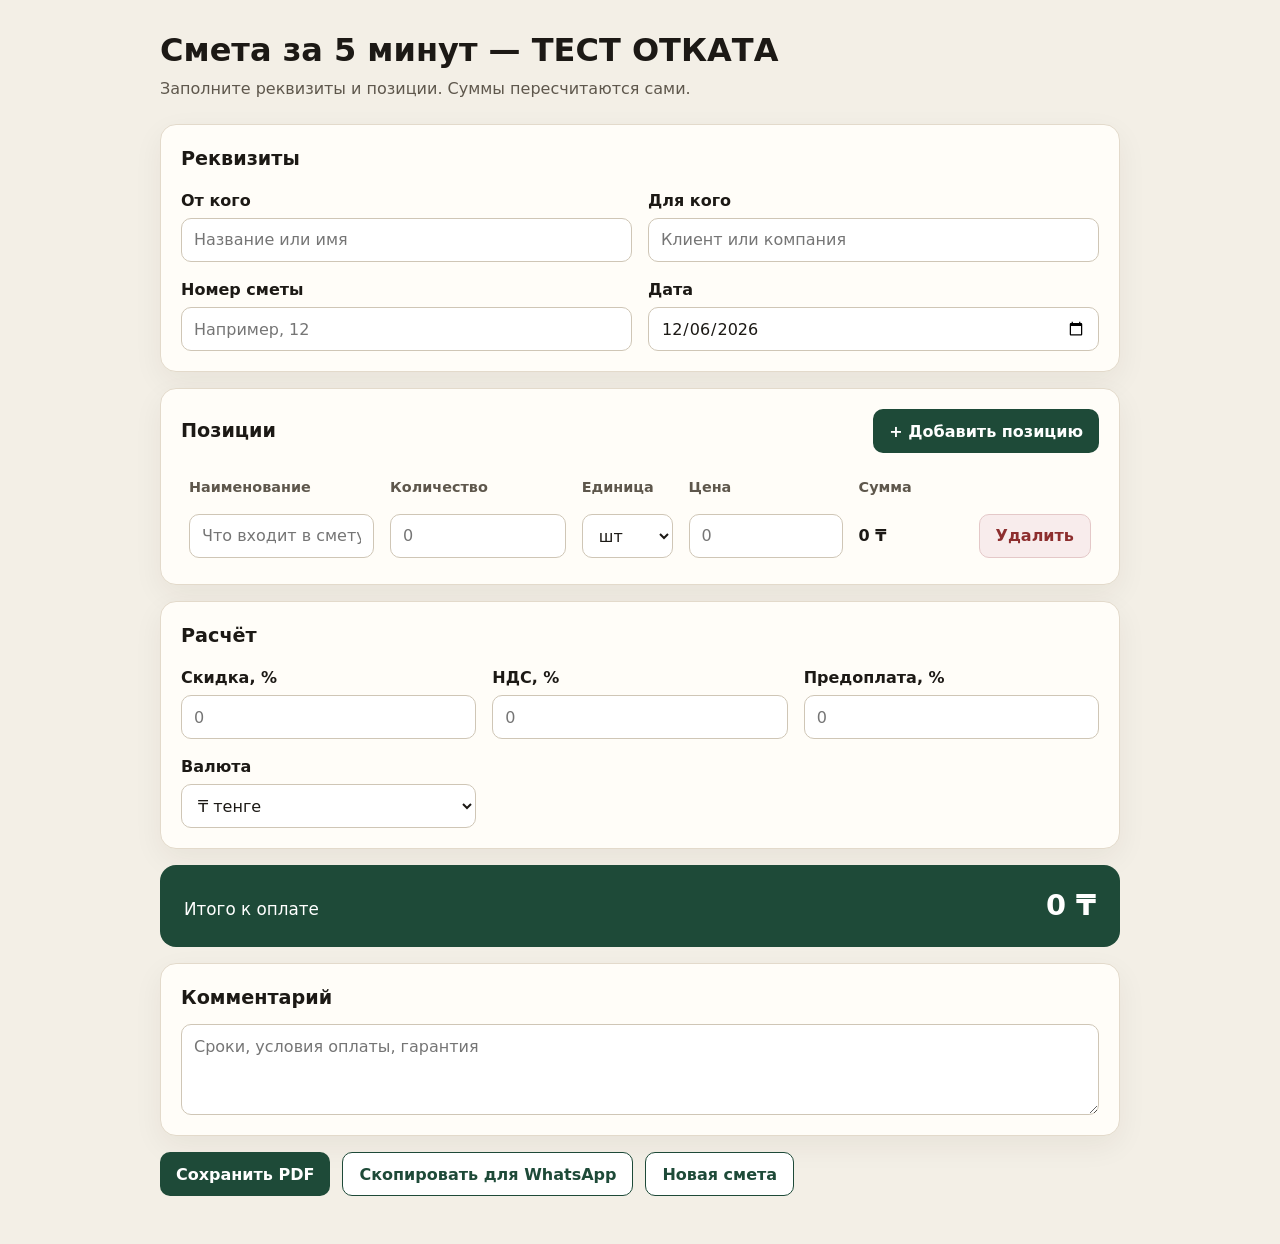
==== commit 6d0a9e99: "Тест отката: временно изменить заголовок Co-Authored-By: Claude Opus 5.5 <noreply@anthropic.com> Cla" ====
--- a/index.html
+++ b/index.html
@@ -9,7 +9,7 @@
 <body>
   <main class="page">
     <header class="intro">
-      <h1>Смета за 5 минут</h1>
+      <h1>Смета за 5 минут — ТЕСТ ОТКАТА</h1>
       <p>Заполните реквизиты и позиции. Суммы пересчитаются сами.</p>
     </header>
 
